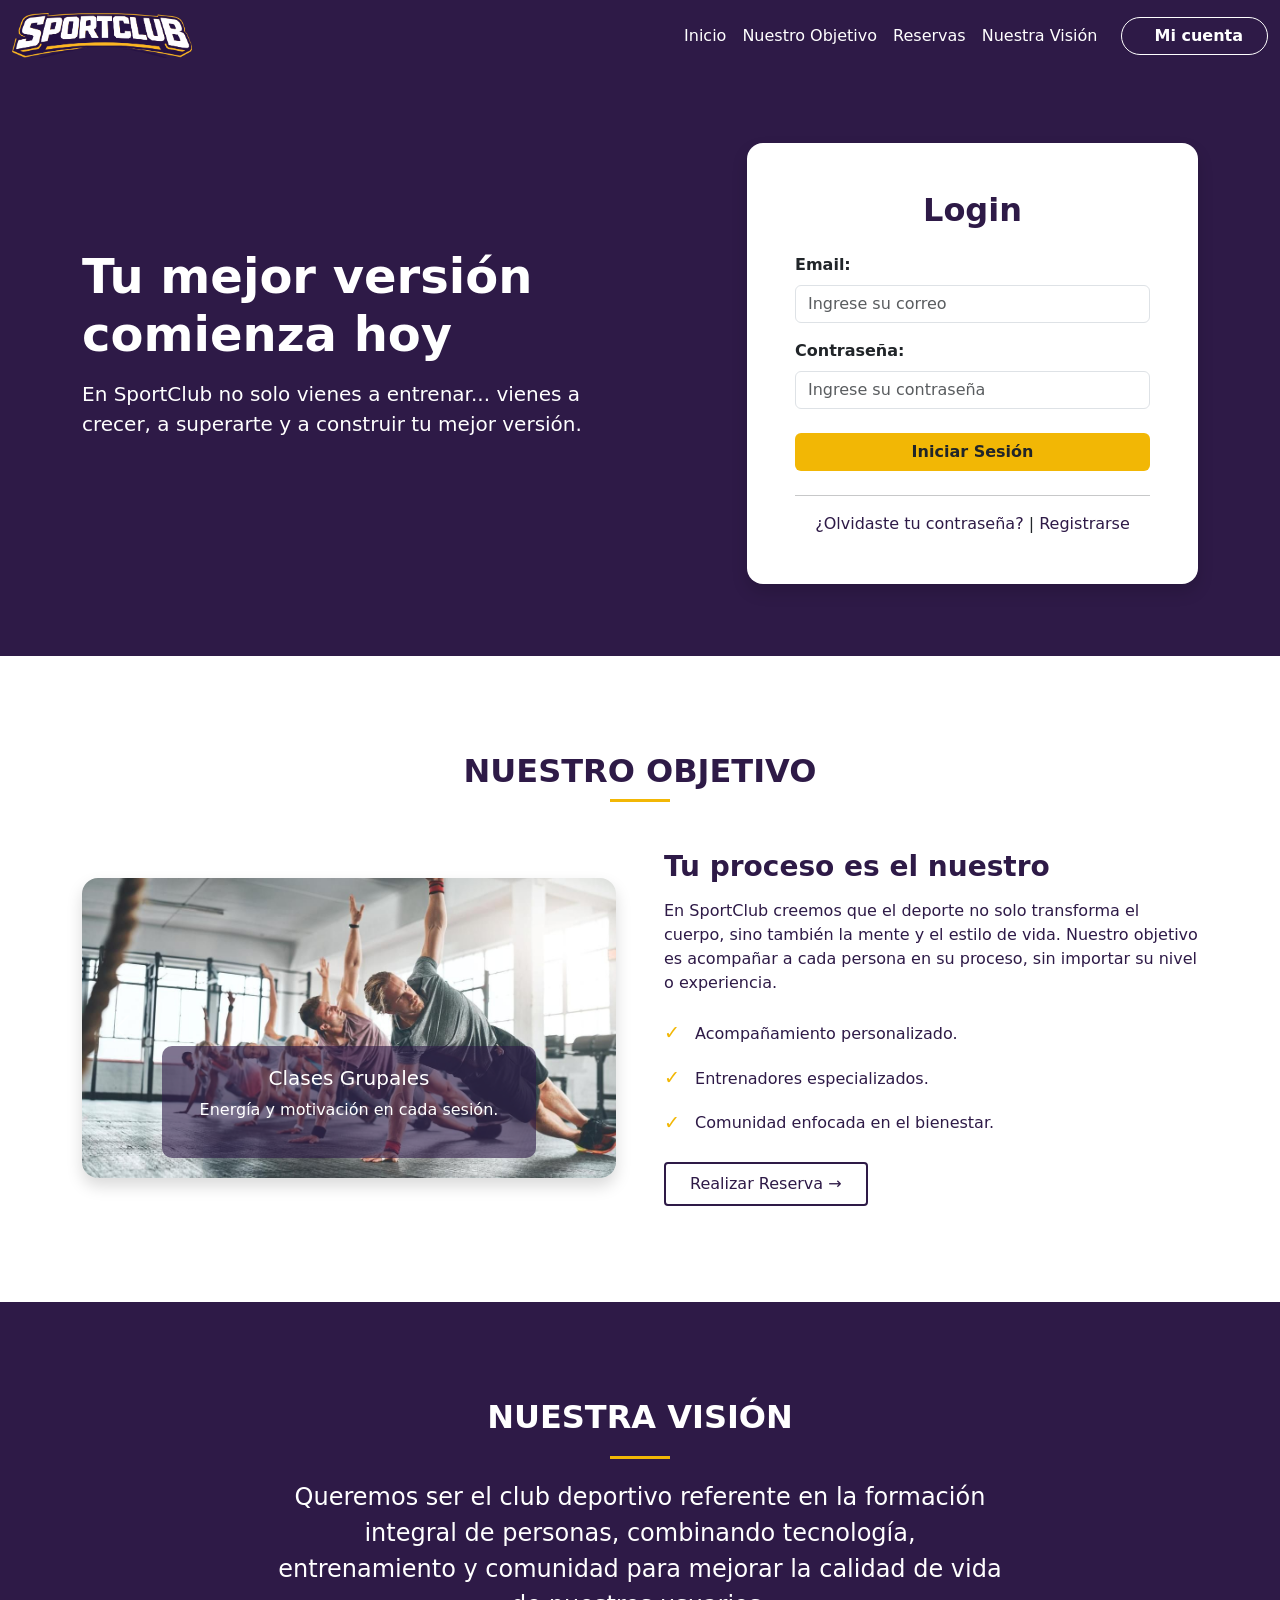
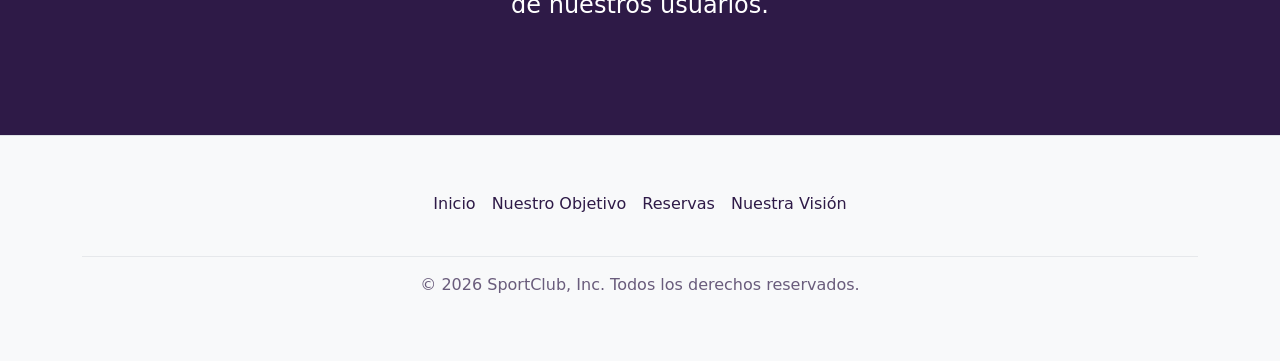
==== index.html @ 58c06e74 "Actualizacion" ====
<!doctype html>
<html lang="es">
  <head>
    <meta charset="utf-8">
    <meta name="viewport" content="width=device-width, initial-scale=1">
    <title>SportClub</title>
    
    <link href="https://cdn.jsdelivr.net/npm/bootstrap@5.3.8/dist/css/bootstrap.min.css" rel="stylesheet" integrity="sha384-sRIl4kxILFvY47J16cr9ZwB07vP4J8+LH7qKQnuqkuIAvNWLzeN8tE5YBujZqJLB" crossorigin="anonymous">
    
    <link rel="stylesheet" href="styles.css">

    <style>
      .navbar {
        transition: all 0.4s ease;
        background-color: #2E1A47 !important;
      }
      
      .navbar .nav-link {
        color: white !important;
      }
      
      .navbar .btn-outline-dark {
        color: white !important;
        border-color: white !important;
      }

      .bg-scrolled {
        background-color: #f8f9fa !important;
        border-bottom: 1px solid #dee2e6 !important;
        box-shadow: 0 2px 10px rgba(0,0,0,0.1);
      }

      .bg-scrolled .nav-link {
        color: #2E1A47 !important;
      }

      .bg-scrolled .btn-outline-dark {
        color: #2E1A47 !important;
        border-color: #2E1A47 !important;
      }
    </style>
  </head>
  <body> 
    
    <nav id="mainNav" class="navbar navbar-expand-sm sticky-top">
      <div class="container-fluid">
        <a class="navbar-brand" href="#">
          <img src="Imagenes/logo_empresa_letra_v1.png" alt="SportClub" height="45">
        </a>
        <button class="navbar-toggler" type="button" data-bs-toggle="collapse" data-bs-target="#navbarNav" aria-controls="navbarNav" aria-expanded="false" aria-label="Toggle navigation">
          <span class="navbar-toggler-icon"></span>
        </button>
        <div class="collapse navbar-collapse" id="navbarNav">
          <ul class="navbar-nav ms-auto align-items-center">
            <li class="nav-item">
              <a class="nav-link active" aria-current="page" href="#inicio">Inicio</a>
            </li>
            <li class="nav-item">
              <a class="nav-link" href="#nosotros">Nuestro Objetivo</a>
            </li>
            <li class="nav-item">
              <a class="nav-link" href="#reservas">Reservas</a>
            </li>
            <li class="nav-item">
              <a class="nav-link" href="#vision">Nuestra Visión</a> 
            </li> 
            <li class="nav-item ms-lg-3">
              <a class="btn btn-outline-dark px-4 rounded-pill fw-bold" href="login.html" role="button">
                <i class="bi bi-person-circle me-2"></i> Mi cuenta
              </a>
            </li>
          </ul>
        </div>
      </div>
    </nav> 

    <section id="inicio" class="py-5" style="background-color: #2E1A47; color: white;">
      <div class="container my-4">
        <div class="row align-items-center">
          <div class="col-lg-6 mb-4">
            <h1 class="display-5 fw-bold mb-3">Tu mejor versión comienza hoy</h1>
            <p class="lead text-white">En SportClub no solo vienes a entrenar... vienes a crecer, a superarte y a construir tu mejor versión.</p>
          </div>
          <div class="col-lg-5 ms-auto">
            <div class="card shadow border-0 rounded-4 text-dark">
              <div class="card-body p-4 p-md-5">
                <h2 class="text-center fw-bold mb-4" style="color: #2E1A47;">Login</h2>
                <form>
                  <div class="mb-3">
                    <label class="form-label fw-bold">Email:</label>
                    <input type="email" class="form-control" placeholder="Ingrese su correo">
                  </div>
                  <div class="mb-4">
                    <label class="form-label fw-bold">Contraseña:</label>
                    <input type="password" class="form-control" placeholder="Ingrese su contraseña">
                  </div>
                  <div class="d-grid mb-4">
                    <button type="submit" class="btn text-dark fw-bold" style="background-color: #F2B705;">Iniciar Sesión</button>
                  </div>
                  <hr>
                  <div class="text-center mt-3">
                    <a href="#" class="text-decoration-none" style="color: #2E1A47;">¿Olvidaste tu contraseña?</a> | 
                    <a href="#" class="text-decoration-none" style="color: #2E1A47;">Registrarse</a>
                  </div>
                </form>
              </div>
            </div>
          </div>
        </div>
      </div>
    </section>  

    <section id="nosotros" class="py-5 bg-white">
      <div class="container my-5">
        <div class="text-center mb-5">
          <h2 class="fw-bold text-uppercase" style="color: #2E1A47;">Nuestro Objetivo</h2>
          <div style="width: 60px; height: 3px; background-color: #F2B705; margin: 0 auto;"></div>
        </div>
        <div class="row align-items-center">
          <div class="col-lg-6 mb-4 mb-lg-0 pe-lg-4">
            <div id="carouselExampleAutoplaying" class="carousel slide" data-bs-ride="carousel">
              <div class="carousel-inner rounded-4 shadow">
                <div class="carousel-item active">
                  <img src="Imagenes/deporte1.jpg" class="d-block w-100 img-carousel" alt="Clases Grupales">
                  <div class="carousel-caption d-none d-md-block" style="background: rgba(46, 26, 71, 0.6); border-radius: 10px;">
                    <h5>Clases Grupales</h5>
                    <p>Energía y motivación en cada sesión.</p>
                  </div>
                </div>
                <div class="carousel-item">
                  <img src="Imagenes/deporte2.jpg" class="d-block w-100 img-carousel" alt="Entrenamiento">
                  <div class="carousel-caption d-none d-md-block" style="background: rgba(46, 26, 71, 0.6); border-radius: 10px;">
                    <h5>Entrenamiento Funcional</h5>
                    <p>Supera tus límites con el mejor equipo.</p>
                  </div>
                </div>
                <div class="carousel-item">
                  <img src="Imagenes/coachsport.jpg" class="d-block w-100 img-carousel" alt="Coach">
                  <div class="carousel-caption d-none d-md-block" style="background: rgba(46, 26, 71, 0.6); border-radius: 10px;">
                    <h5>Asesoría Personal</h5>
                    <p>Planes diseñados para tus metas.</p>
                  </div>
                </div>
                <div class="carousel-item">
                  <img src="Imagenes/boxeoo1.jpg" class="d-block w-100 img-carousel" alt="Boxeo">
                  <div class="carousel-caption d-none d-md-block" style="background: rgba(46, 26, 71, 0.6); border-radius: 10px;">
                    <h5>Disciplina y Fuerza</h5>
                    <p>Entrena con los mejores profesionales.</p>
                  </div>
                </div>
              </div>
              <button class="carousel-control-prev" type="button" data-bs-target="#carouselExampleAutoplaying" data-bs-slide="prev">
                <span class="carousel-control-prev-icon" aria-hidden="true"></span>
                <span class="visually-hidden">Previous</span>
              </button>
              <button class="carousel-control-next" type="button" data-bs-target="#carouselExampleAutoplaying" data-bs-slide="next">
                <span class="carousel-control-next-icon" aria-hidden="true"></span>
                <span class="visually-hidden">Next</span>
              </button>
            </div>
          </div>
          <div class="col-lg-6 ps-lg-4">
            <h3 class="fw-bold mb-3" style="color: #2E1A47;">Tu proceso es el nuestro</h3>
            <p class="mb-4" style="color: #2E1A47;">En SportClub creemos que el deporte no solo transforma el cuerpo, sino también la mente y el estilo de vida. Nuestro objetivo es acompañar a cada persona en su proceso, sin importar su nivel o experiencia.</p>
            <ul class="list-unstyled mb-4">
              <li class="mb-3 d-flex align-items-center">
                <span style="color: #F2B705; font-weight: bold; font-size: 1.2rem; margin-right: 15px;">&#10003;</span> 
                <span style="color: #2E1A47;">Acompañamiento personalizado.</span>
              </li>
              <li class="mb-3 d-flex align-items-center">
                <span style="color: #F2B705; font-weight: bold; font-size: 1.2rem; margin-right: 15px;">&#10003;</span> 
                <span style="color: #2E1A47;">Entrenadores especializados.</span>
              </li>
              <li class="mb-3 d-flex align-items-center">
                <span style="color: #F2B705; font-weight: bold; font-size: 1.2rem; margin-right: 15px;">&#10003;</span> 
                <span style="color: #2E1A47;">Comunidad enfocada en el bienestar.</span>
              </li>
            </ul>
            <a href="#reservas" class="btn rounded-1 px-4 py-2" style="border: 2px solid #2E1A47; color: #2E1A47; font-weight: 500;">Realizar Reserva &rarr;</a>
          </div>
        </div>
      </div>
    </section> 

    <section id="vision" class="py-5" style="background-color: #2E1A47; color: white;">
      <div class="container my-5 text-center">
        <h2 class="text-uppercase fw-bold">Nuestra Visión</h2>
        <div style="width: 60px; height: 3px; background-color: #F2B705; margin: 20px auto;"></div>
        <div class="row justify-content-center">
          <div class="col-lg-8">
            <p class="fs-4">
              Queremos ser el club deportivo referente en la formación integral de personas, combinando tecnología, entrenamiento y comunidad para mejorar la calidad de vida de nuestros usuarios.
            </p>
          </div>
        </div>
      </div>
    </section> 

    <footer class="py-5 border-top" style="background-color: #f8f9fa;">
      <div class="container">
        <ul class="nav justify-content-center pb-3 mb-3">
          <li class="nav-item"><a href="#inicio" class="nav-link px-2" style="color: #2E1A47;">Inicio</a></li>
          <li class="nav-item"><a href="#nosotros" class="nav-link px-2" style="color: #2E1A47;">Nuestro Objetivo</a></li>
          <li class="nav-item"><a href="#reservas" class="nav-link px-2" style="color: #2E1A47;">Reservas</a></li>
          <li class="nav-item"><a href="#vision" class="nav-link px-2" style="color: #2E1A47;">Nuestra Visión</a></li>
        </ul>
        <p class="text-center border-top pt-3" style="color: #2E1A47; opacity: 0.7;">
          &copy; 2026 SportClub, Inc. Todos los derechos reservados.
        </p>
      </div>
    </footer>

    <script src="https://cdn.jsdelivr.net/npm/bootstrap@5.3.8/dist/js/bootstrap.bundle.min.js" integrity="sha384-FKyoEForCGlyvwx9Hj09JcYn3nv7wiPVlz7YYwJrWVcXK/BmnVDxM+D2scQbITxI" crossorigin="anonymous"></script>

    <script>
      window.onscroll = function() {
        var nav = document.getElementById('mainNav');
        if (window.pageYOffset > 50) {
          nav.classList.add("bg-scrolled");
        } else {
          nav.classList.remove("bg-scrolled");
        }
      };
    </script>
  </body>
</html>
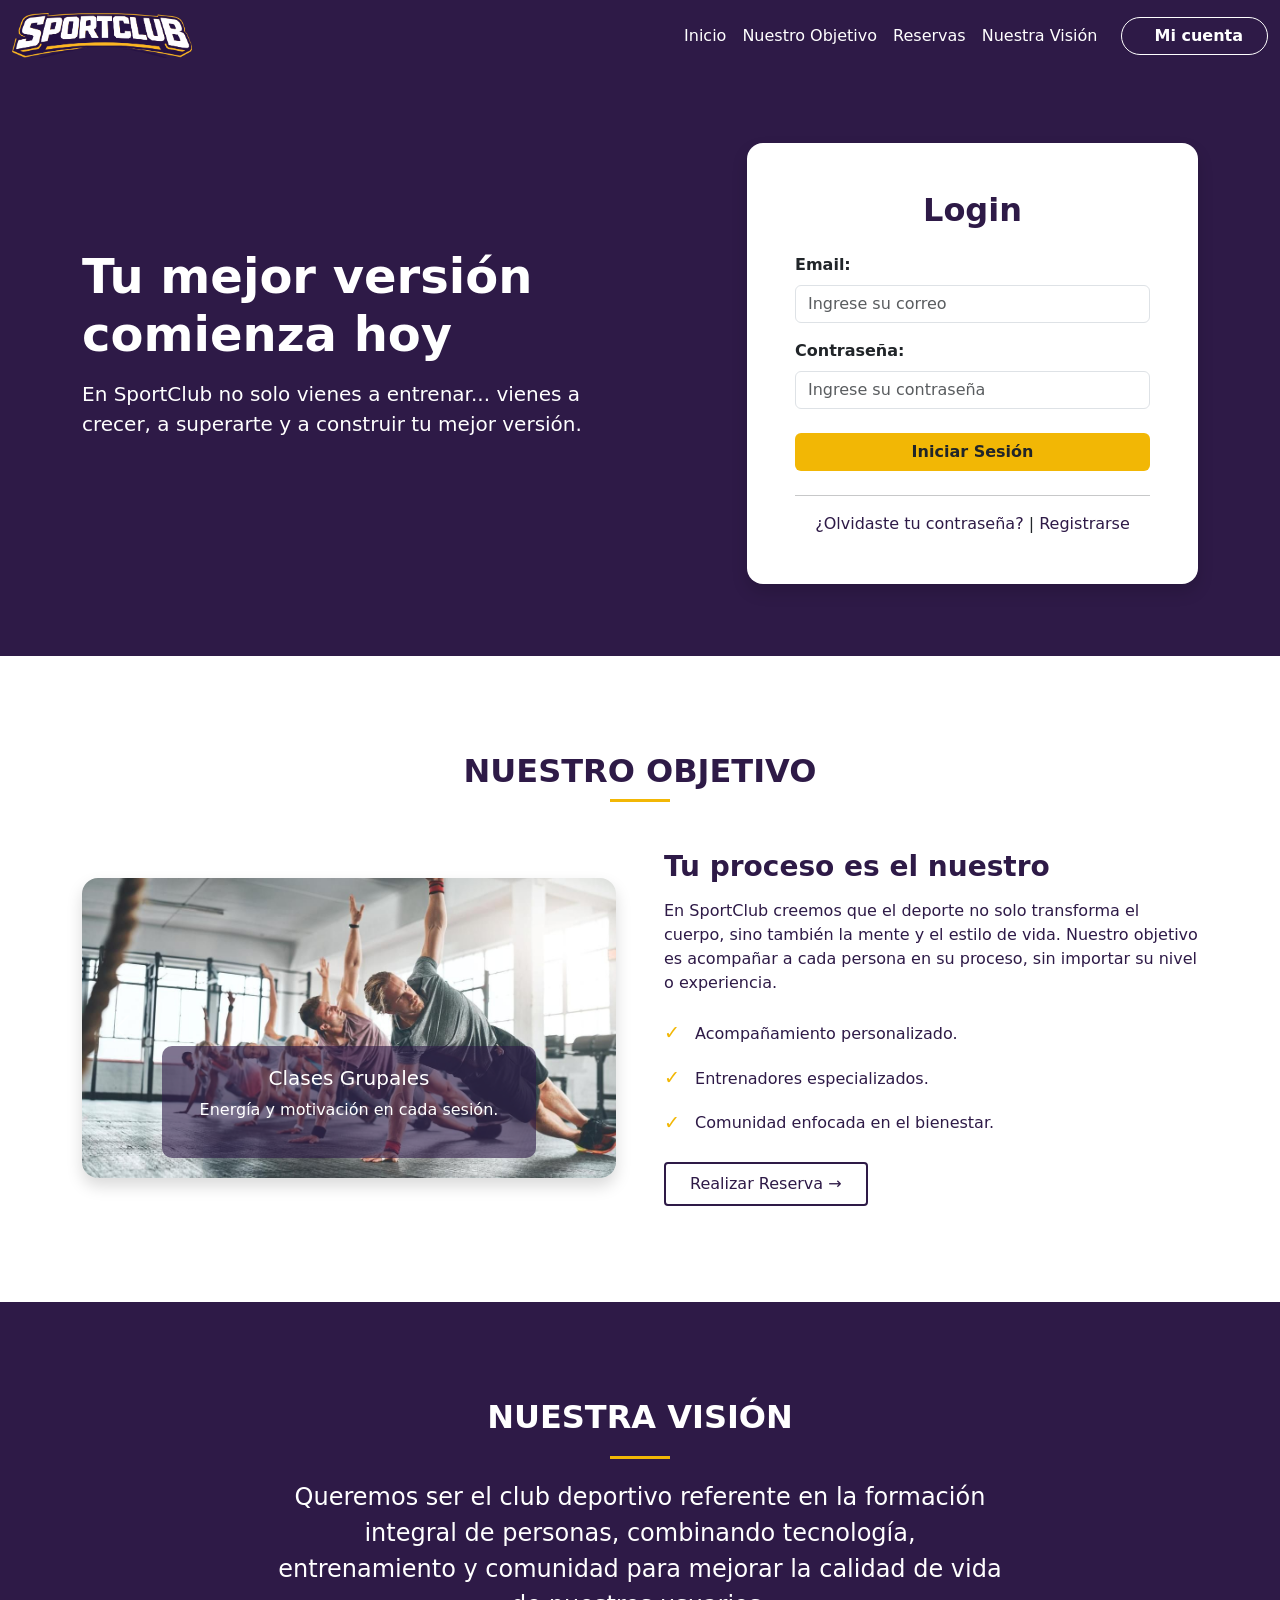
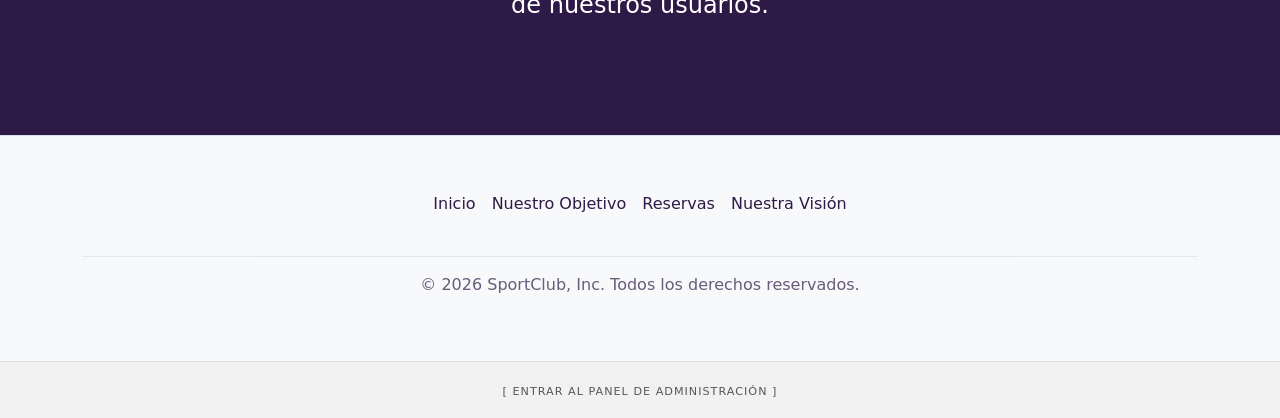
==== commit 33d31766: "Actualizacion" ====
--- a/index.html
+++ b/index.html
@@ -9,7 +9,7 @@
     
     <link rel="stylesheet" href="styles.css">
 
-    <style>
+    <style> /* Aqui comienza el navbar de color moradito */
       .navbar {
         transition: all 0.4s ease;
         background-color: #2E1A47 !important;
@@ -23,7 +23,8 @@
         color: white !important;
         border-color: white !important;
       }
-
+    
+      /* Aqui el navbar cambia, debo hacer scroll para que se vea el cambio!*/
       .bg-scrolled {
         background-color: #f8f9fa !important;
         border-bottom: 1px solid #dee2e6 !important;
@@ -95,12 +96,12 @@
                     <input type="password" class="form-control" placeholder="Ingrese su contraseña">
                   </div>
                   <div class="d-grid mb-4">
-                    <button type="submit" class="btn text-dark fw-bold" style="background-color: #F2B705;">Iniciar Sesión</button>
+                    <a href="dashboard-usuario.html" class="btn text-dark fw-bold" style="background-color: #F2B705;">Iniciar Sesión</a>
                   </div>
                   <hr>
                   <div class="text-center mt-3">
-                    <a href="#" class="text-decoration-none" style="color: #2E1A47;">¿Olvidaste tu contraseña?</a> | 
-                    <a href="#" class="text-decoration-none" style="color: #2E1A47;">Registrarse</a>
+                    <a href="recover.html" class="text-decoration-none" style="color: #2E1A47;">¿Olvidaste tu contraseña?</a> | 
+                    <a href="register.html" class="text-decoration-none" style="color: #2E1A47;">Registrarse</a>
                   </div>
                 </form>
               </div>
@@ -208,7 +209,13 @@
           &copy; 2026 SportClub, Inc. Todos los derechos reservados.
         </p>
       </div>
-    </footer>
+    </footer> <div class="text-center py-3" style="background-color: #f1f1f1; border-top: 1px solid #ddd;">
+  <small>
+    <a href="dashboard-admin.html" class="text-muted text-decoration-none" style="font-size: 0.7rem; letter-spacing: 1px;">
+      [ ENTRAR AL PANEL DE ADMINISTRACIÓN ]
+    </a>
+  </small>
+</div>
 
     <script src="https://cdn.jsdelivr.net/npm/bootstrap@5.3.8/dist/js/bootstrap.bundle.min.js" integrity="sha384-FKyoEForCGlyvwx9Hj09JcYn3nv7wiPVlz7YYwJrWVcXK/BmnVDxM+D2scQbITxI" crossorigin="anonymous"></script>
 
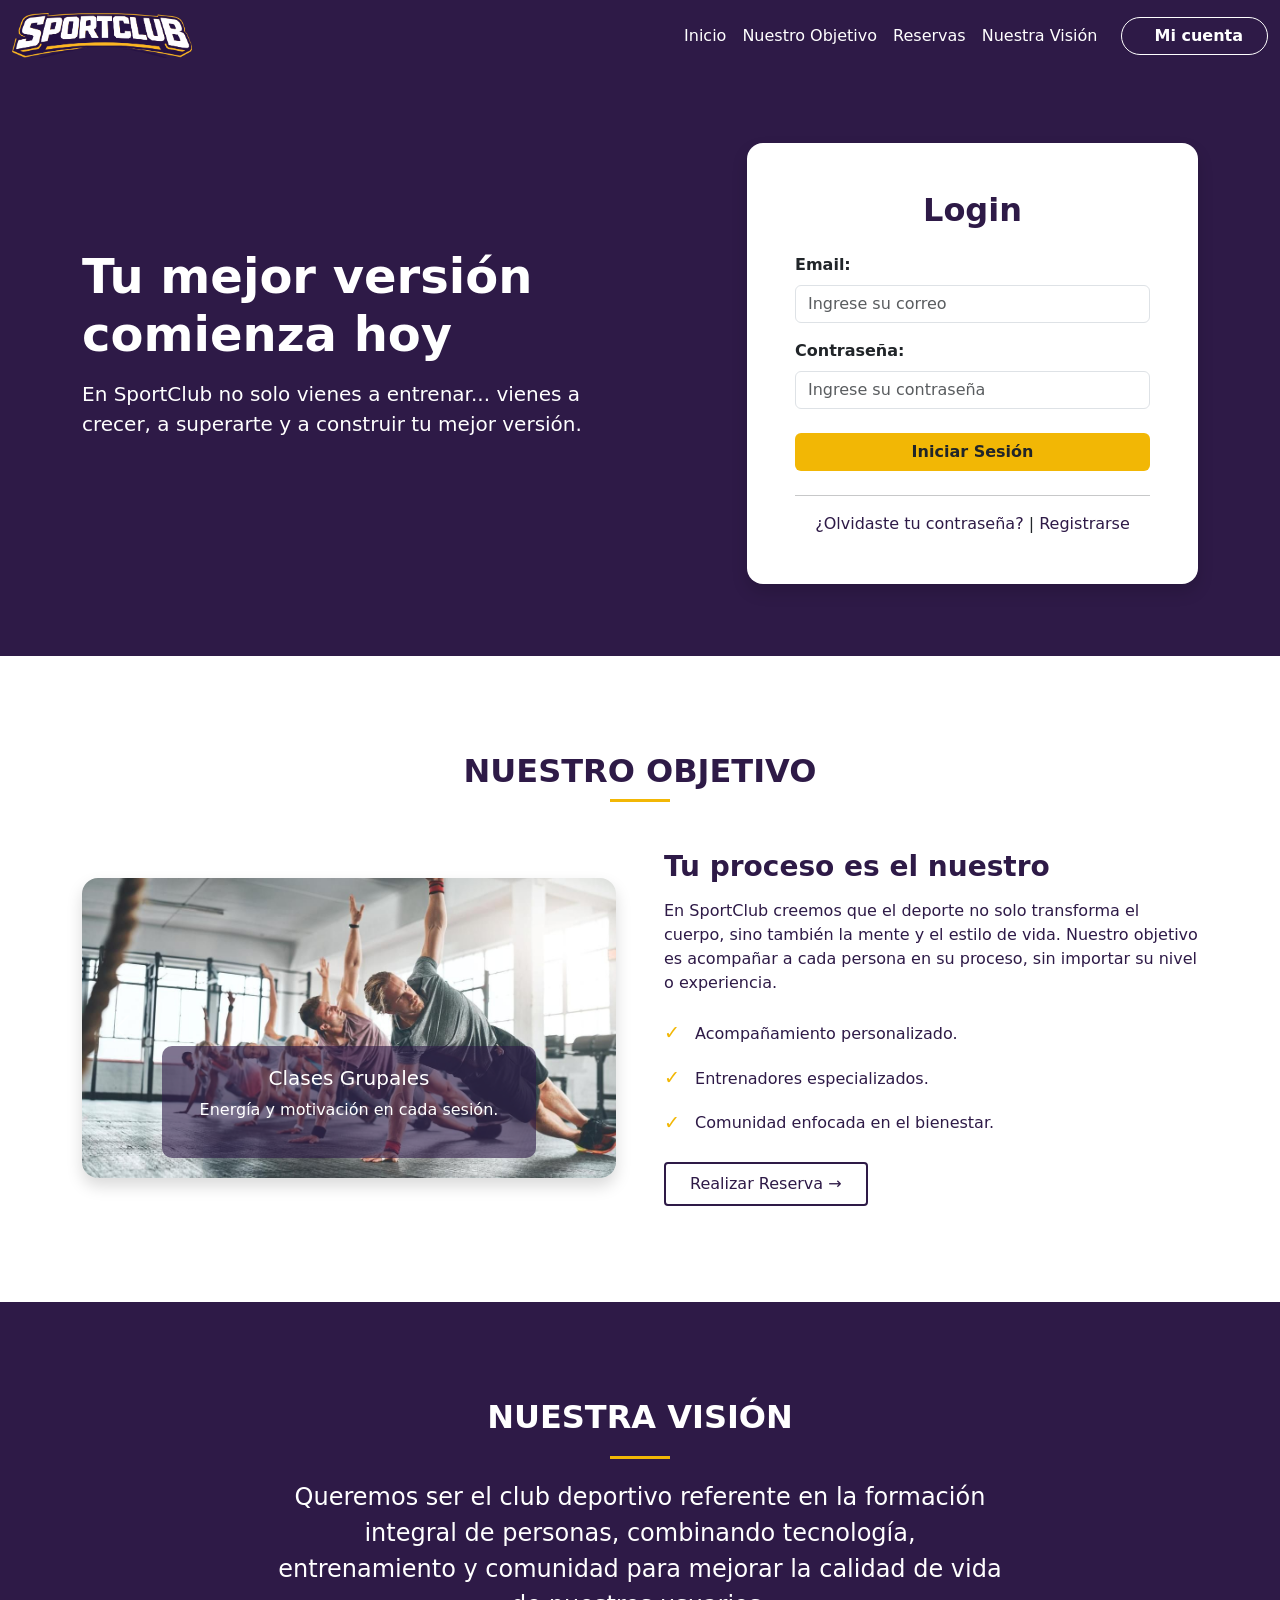
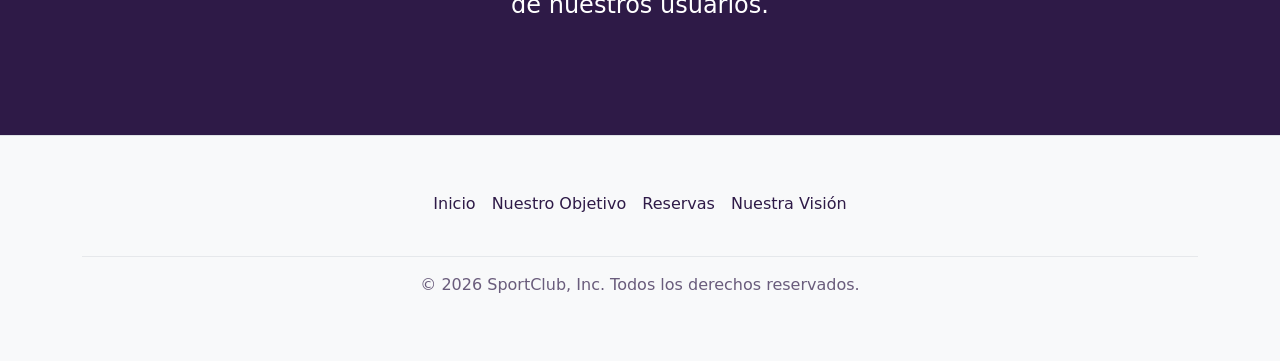
==== commit 6582fe14: "Actualizacion" ====
--- a/index.html
+++ b/index.html
@@ -86,17 +86,21 @@
             <div class="card shadow border-0 rounded-4 text-dark">
               <div class="card-body p-4 p-md-5">
                 <h2 class="text-center fw-bold mb-4" style="color: #2E1A47;">Login</h2>
-                <form>
+                
+                <form id="loginForm">
                   <div class="mb-3">
                     <label class="form-label fw-bold">Email:</label>
-                    <input type="email" class="form-control" placeholder="Ingrese su correo">
+                    <input type="email" id="email" class="form-control" placeholder="Ingrese su correo">
                   </div>
                   <div class="mb-4">
                     <label class="form-label fw-bold">Contraseña:</label>
-                    <input type="password" class="form-control" placeholder="Ingrese su contraseña">
-                  </div>
+                    <input type="password" id="password" class="form-control" placeholder="Ingrese su contraseña">
+                  </div>
+                  
+                  <p id="error-message" class="text-center small mb-2"></p>
+                  
                   <div class="d-grid mb-4">
-                    <a href="dashboard-usuario.html" class="btn text-dark fw-bold" style="background-color: #F2B705;">Iniciar Sesión</a>
+                    <button type="submit" class="btn text-dark fw-bold" style="background-color: #F2B705;">Iniciar Sesión</button>
                   </div>
                   <hr>
                   <div class="text-center mt-3">
@@ -104,7 +108,7 @@
                     <a href="register.html" class="text-decoration-none" style="color: #2E1A47;">Registrarse</a>
                   </div>
                 </form>
-              </div>
+                </div>
             </div>
           </div>
         </div>
@@ -209,14 +213,8 @@
           &copy; 2026 SportClub, Inc. Todos los derechos reservados.
         </p>
       </div>
-    </footer> <div class="text-center py-3" style="background-color: #f1f1f1; border-top: 1px solid #ddd;">
-  <small>
-    <a href="dashboard-admin.html" class="text-muted text-decoration-none" style="font-size: 0.7rem; letter-spacing: 1px;">
-      [ ENTRAR AL PANEL DE ADMINISTRACIÓN ]
-    </a>
-  </small>
-</div>
-
+    </footer> 
+    
     <script src="https://cdn.jsdelivr.net/npm/bootstrap@5.3.8/dist/js/bootstrap.bundle.min.js" integrity="sha384-FKyoEForCGlyvwx9Hj09JcYn3nv7wiPVlz7YYwJrWVcXK/BmnVDxM+D2scQbITxI" crossorigin="anonymous"></script>
 
     <script>
@@ -229,5 +227,7 @@
         }
       };
     </script>
+
+    <script src="js/login.js"></script>
   </body>
 </html>
